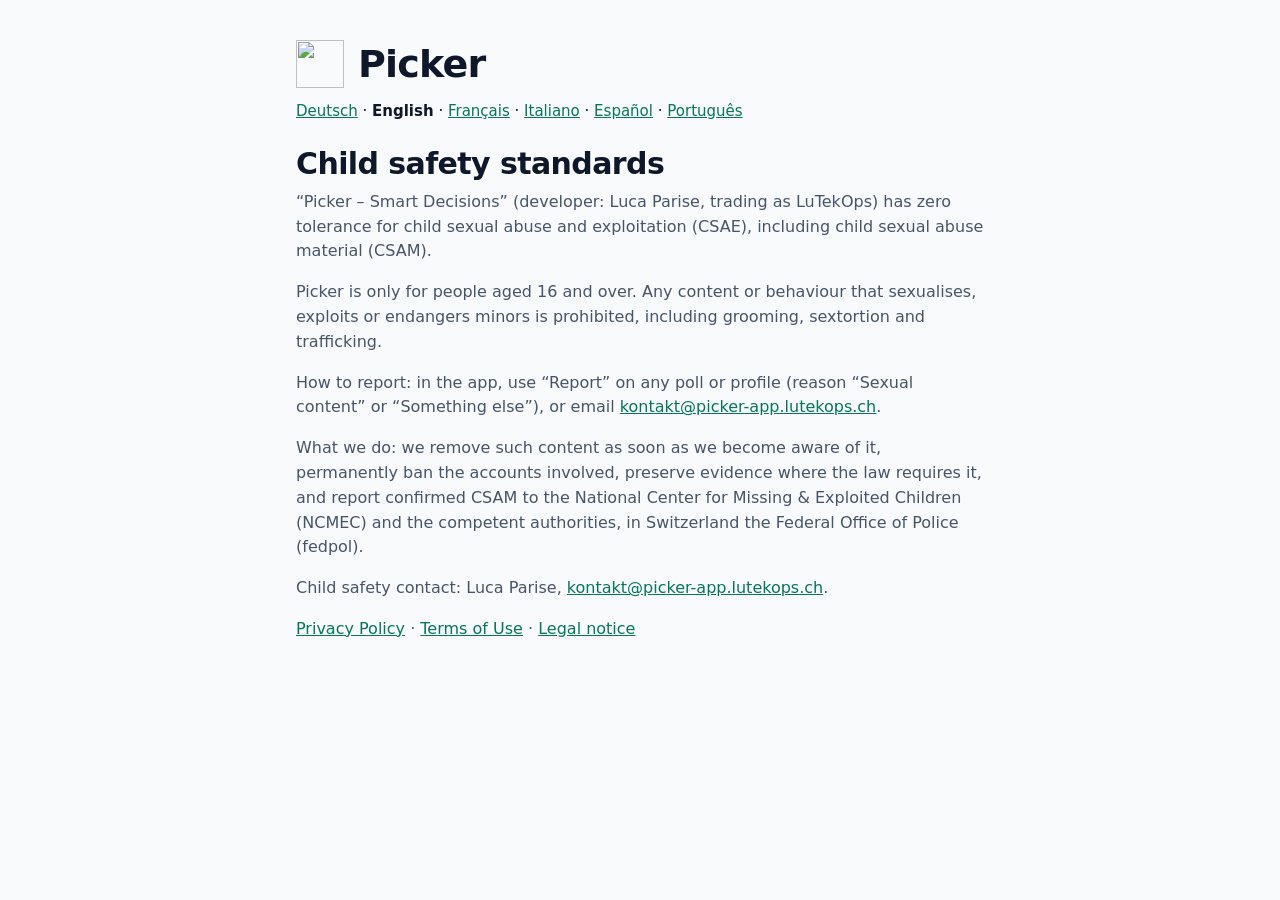
==== child-safety/index.html @ 18919af6 "Child safety standards page for Google Play (copy of Picker/web) Co-Authored-By: Claude Opus 5.5 (1M" ====
<!doctype html>
<!-- GENERATED by scripts/generate_legal_web.py (CHILD_SAFETY). Do not edit. -->
<html lang="de" data-lang-hash="true" data-title-de="Picker · Kinderschutz-Standards" data-title-en="Picker · Child safety standards" data-title-fr="Picker · Normes de protection de l&#x27;enfance" data-title-it="Picker · Standard di tutela dei minori" data-title-es="Picker · Normas de protección infantil" data-title-pt="Picker · Normas de proteção infantil">
<head>
  <meta charset="utf-8">
  <meta name="viewport" content="width=device-width, initial-scale=1">
  <meta name="referrer" content="no-referrer">
  <meta name="robots" content="noindex, nofollow">
  <meta http-equiv="Content-Security-Policy" content="default-src 'none'; script-src 'self'; style-src 'self'; font-src 'self'; img-src 'self'; base-uri 'none'">
  <meta name="theme-color" content="#0f172a">
  <title>Picker · Kinderschutz / Child safety</title>
  <link rel="icon" href="../favicon.svg" type="image/svg+xml">
  <link rel="stylesheet" href="../assets/picker.css">
  <script src="../assets/lang.js"></script>
</head>
<body>
<main class="legal">
  <a class="brand" href="../"><img class="mark" src="../favicon.svg" alt=""> Picker</a>
  <nav class="lang-switch"><a href="#de" lang="de">Deutsch</a> · <a href="#en" lang="en">English</a> · <a href="#fr" lang="fr">Français</a> · <a href="#it" lang="it">Italiano</a> · <a href="#es" lang="es">Español</a> · <a href="#pt" lang="pt">Português</a></nav>
<article id="de" lang="de">
<h1>Kinderschutz-Standards</h1>
<p>Für die App «Picker – Smart Decisions» (Entwickler: Luca Parise, handelnd unter der Bezeichnung LuTekOps) gilt null Toleranz gegenüber sexuellem Missbrauch und sexueller Ausbeutung von Kindern (CSAE), einschliesslich Darstellungen sexuellen Kindesmissbrauchs (CSAM).</p>
<p>Picker ist nur für Personen ab 16 Jahren. Verboten sind alle Inhalte und jedes Verhalten, die Minderjährige sexualisieren, ausbeuten oder gefährden, auch Grooming, Sextortion und Menschenhandel.</p>
<p>Melden: in der App über «Melden» bei jeder Umfrage und jedem Profil (Grund «Sexuelle Inhalte» oder «Etwas anderes») oder per E-Mail an <a href="mailto:kontakt@picker-app.lutekops.ch">kontakt@picker-app.lutekops.ch</a>.</p>
<p>Was wir tun: Wir entfernen solche Inhalte, sobald wir davon erfahren, sperren die beteiligten Konten dauerhaft, sichern Beweise, soweit das Gesetz es verlangt, und melden bestätigtes CSAM dem National Center for Missing &amp; Exploited Children (NCMEC) und den zuständigen Behörden, in der Schweiz dem Bundesamt für Polizei (fedpol).</p>
<p>Ansprechpartner für Kinderschutz: Luca Parise, <a href="mailto:kontakt@picker-app.lutekops.ch">kontakt@picker-app.lutekops.ch</a>.</p>
<p><a href="../privacy/#de">Datenschutzerklärung</a> · <a href="../terms/#de">Nutzungsbedingungen</a> · <a href="../impressum/#de">Impressum</a></p>
</article>
<article id="en" lang="en">
<h1>Child safety standards</h1>
<p>“Picker – Smart Decisions” (developer: Luca Parise, trading as LuTekOps) has zero tolerance for child sexual abuse and exploitation (CSAE), including child sexual abuse material (CSAM).</p>
<p>Picker is only for people aged 16 and over. Any content or behaviour that sexualises, exploits or endangers minors is prohibited, including grooming, sextortion and trafficking.</p>
<p>How to report: in the app, use “Report” on any poll or profile (reason “Sexual content” or “Something else”), or email <a href="mailto:kontakt@picker-app.lutekops.ch">kontakt@picker-app.lutekops.ch</a>.</p>
<p>What we do: we remove such content as soon as we become aware of it, permanently ban the accounts involved, preserve evidence where the law requires it, and report confirmed CSAM to the National Center for Missing &amp; Exploited Children (NCMEC) and the competent authorities, in Switzerland the Federal Office of Police (fedpol).</p>
<p>Child safety contact: Luca Parise, <a href="mailto:kontakt@picker-app.lutekops.ch">kontakt@picker-app.lutekops.ch</a>.</p>
<p><a href="../privacy/#en">Privacy Policy</a> · <a href="../terms/#en">Terms of Use</a> · <a href="../impressum/#en">Legal notice</a></p>
</article>
<article id="fr" lang="fr">
<h1>Normes de protection de l&#x27;enfance</h1>
<p>L&#x27;app « Picker – Smart Decisions » (développeur : Luca Parise, faisant affaire sous le nom de LuTekOps) applique une tolérance zéro envers les abus et l&#x27;exploitation sexuels d&#x27;enfants (CSAE), y compris le matériel d&#x27;abus sexuel d&#x27;enfants (CSAM).</p>
<p>Picker est réservé aux personnes de 16 ans et plus. Tout contenu ou comportement qui sexualise, exploite ou met en danger des mineurs est interdit, y compris la manipulation (grooming), la sextorsion et la traite.</p>
<p>Signaler : dans l&#x27;app, avec « Signaler » sur n&#x27;importe quel sondage ou profil (motif « Contenu sexuel » ou « Autre chose »), ou par courriel à <a href="mailto:kontakt@picker-app.lutekops.ch">kontakt@picker-app.lutekops.ch</a>.</p>
<p>Ce que nous faisons : nous retirons ces contenus dès que nous en avons connaissance, bannissons définitivement les comptes concernés, conservons les preuves lorsque la loi l&#x27;exige et signalons tout CSAM confirmé au National Center for Missing &amp; Exploited Children (NCMEC) et aux autorités compétentes, en Suisse à l&#x27;Office fédéral de la police (fedpol).</p>
<p>Personne-ressource pour la protection de l&#x27;enfance : Luca Parise, <a href="mailto:kontakt@picker-app.lutekops.ch">kontakt@picker-app.lutekops.ch</a>.</p>
<p><a href="../privacy/#fr">Politique de confidentialité</a> · <a href="../terms/#fr">Conditions d&#x27;utilisation</a> · <a href="../impressum/#fr">Mentions légales</a></p>
</article>
<article id="it" lang="it">
<h1>Standard di tutela dei minori</h1>
<p>L&#x27;app «Picker – Smart Decisions» (sviluppatore: Luca Parise, che opera con la denominazione LuTekOps) ha tolleranza zero verso l&#x27;abuso e lo sfruttamento sessuale di minori (CSAE), incluso il materiale pedopornografico (CSAM).</p>
<p>Picker è solo per persone dai 16 anni in su. Sono vietati tutti i contenuti e i comportamenti che sessualizzano, sfruttano o mettono in pericolo minori, compresi grooming, sextortion e tratta.</p>
<p>Segnalare: nell&#x27;app con «Segnala» su qualsiasi sondaggio o profilo (motivo «Contenuti sessuali» o «Altro»), oppure via e-mail a <a href="mailto:kontakt@picker-app.lutekops.ch">kontakt@picker-app.lutekops.ch</a>.</p>
<p>Cosa facciamo: rimuoviamo questi contenuti appena ne veniamo a conoscenza, blocchiamo definitivamente gli account coinvolti, conserviamo le prove ove la legge lo richiede e segnaliamo il CSAM confermato al National Center for Missing &amp; Exploited Children (NCMEC) e alle autorità competenti, in Svizzera all&#x27;Ufficio federale di polizia (fedpol).</p>
<p>Referente per la tutela dei minori: Luca Parise, <a href="mailto:kontakt@picker-app.lutekops.ch">kontakt@picker-app.lutekops.ch</a>.</p>
<p><a href="../privacy/#it">Informativa sulla privacy</a> · <a href="../terms/#it">Condizioni d&#x27;uso</a> · <a href="../impressum/#it">Note legali</a></p>
</article>
<article id="es" lang="es">
<h1>Normas de protección infantil</h1>
<p>La app «Picker – Smart Decisions» (desarrollador: Luca Parise, que actúa bajo el nombre comercial LuTekOps) tiene tolerancia cero con el abuso y la explotación sexual infantil (CSAE), incluido el material de abuso sexual infantil (CSAM).</p>
<p>Picker es solo para personas de 16 años o más. Está prohibido todo contenido o comportamiento que sexualice, explote o ponga en peligro a menores, incluidos el grooming, la sextorsión y la trata.</p>
<p>Cómo denunciar: en la app, con «Denunciar» en cualquier encuesta o perfil (motivo «Contenido sexual» u «Otra cosa»), o por correo a <a href="mailto:kontakt@picker-app.lutekops.ch">kontakt@picker-app.lutekops.ch</a>.</p>
<p>Qué hacemos: eliminamos ese contenido en cuanto lo conocemos, bloqueamos de forma permanente las cuentas implicadas, conservamos pruebas cuando la ley lo exige y denunciamos el CSAM confirmado al National Center for Missing &amp; Exploited Children (NCMEC) y a las autoridades competentes, en Suiza a la Oficina Federal de Policía (fedpol).</p>
<p>Contacto para protección infantil: Luca Parise, <a href="mailto:kontakt@picker-app.lutekops.ch">kontakt@picker-app.lutekops.ch</a>.</p>
<p><a href="../privacy/#es">Política de privacidad</a> · <a href="../terms/#es">Condiciones de uso</a> · <a href="../impressum/#es">Aviso legal</a></p>
</article>
<article id="pt" lang="pt">
<h1>Normas de proteção infantil</h1>
<p>O app «Picker – Smart Decisions» (desenvolvedor: Luca Parise, atuando sob a designação LuTekOps) tem tolerância zero com abuso e exploração sexual infantil (CSAE), incluindo material de abuso sexual infantil (CSAM).</p>
<p>O Picker é só para pessoas a partir de 16 anos. É proibido todo conteúdo ou comportamento que sexualize, explore ou coloque menores em perigo, incluindo aliciamento (grooming), sextorsão e tráfico.</p>
<p>Como denunciar: no app, com «Denunciar» em qualquer enquete ou perfil (motivo «Conteúdo sexual» ou «Outro motivo»), ou por e-mail para <a href="mailto:kontakt@picker-app.lutekops.ch">kontakt@picker-app.lutekops.ch</a>.</p>
<p>O que fazemos: removemos esse conteúdo assim que tomamos conhecimento, banimos permanentemente as contas envolvidas, preservamos provas quando a lei exige e denunciamos CSAM confirmado ao National Center for Missing &amp; Exploited Children (NCMEC) e às autoridades competentes, na Suíça ao Escritório Federal de Polícia (fedpol).</p>
<p>Contato para proteção infantil: Luca Parise, <a href="mailto:kontakt@picker-app.lutekops.ch">kontakt@picker-app.lutekops.ch</a>.</p>
<p><a href="../privacy/#pt">Política de privacidade</a> · <a href="../terms/#pt">Termos de uso</a> · <a href="../impressum/#pt">Informações legais</a></p>
</article>
</main>
</body>
</html>
---- assets/picker.css ----
/* Picker web pages ("Precision Pop"): same tokens as the app theme (ui/theme/Color.kt). Dark is the default. */
@font-face {
  font-family: "Plus Jakarta Sans";
  src: url("fonts/plus-jakarta-sans.woff2") format("woff2");
  font-weight: 500 800;
  font-display: swap;
}
@font-face {
  font-family: "Inter";
  src: url("fonts/inter.woff2") format("woff2");
  font-weight: 400 700;
  font-display: swap;
}

:root {
  /* Palette (Tailwind Slate + Emerald + Rose, like Palette in Color.kt) */
  --slate-50: #f8fafc;
  --slate-100: #f1f5f9;
  --slate-200: #e2e8f0;
  --slate-400: #94a3b8;
  --slate-500: #64748b;
  --slate-600: #475569;
  --slate-700: #334155;
  --slate-800: #1e293b;
  --slate-900: #0f172a;
  --mint-100: #d1fae5;
  --mint-500: #10b981;
  --mint-700: #047857;
  --mint-900: #064e3b;
  --coral-500: #f43f5e;
  --coral-700: #be123c;
  --red-100: #fee2e2;
  --red-400: #f87171;
  --red-600: #dc2626;
  --red-900: #7f1d1d;
  --white: #ffffff;

  /* Roles (dark scheme) */
  --bg: var(--slate-900);
  --surface: var(--slate-800);
  --text: var(--white);
  --text-muted: var(--slate-400);
  --outline: var(--slate-700);
  --primary: var(--mint-500);
  --on-primary: var(--slate-900);   /* "ink on neon" */
  --secondary: var(--coral-500);
  --on-secondary: var(--slate-900);
  --ink: var(--slate-900);
  --error: var(--red-400);
  --error-container: var(--red-900);
  --on-error-container: var(--red-100);
  --focus: var(--mint-500);
  color-scheme: dark;
}

@media (prefers-color-scheme: light) {
  :root {
    --bg: var(--slate-50);
    --surface: var(--white);
    --text: var(--slate-900);
    --text-muted: var(--slate-600);
    --outline: var(--slate-200);
    --primary: var(--mint-700);
    --on-primary: var(--white);
    --secondary: var(--coral-700);
    --on-secondary: var(--white);
    --error: var(--red-600);
    --error-container: var(--red-100);
    --on-error-container: var(--red-900);
    --focus: var(--mint-700);
    color-scheme: light;
  }
}

* { box-sizing: border-box; }

html, body { margin: 0; }

body {
  min-height: 100vh;
  min-height: 100dvh;
  background: var(--bg);
  color: var(--text);
  font: 16px/1.55 "Inter", system-ui, -apple-system, "Segoe UI", Roboto, sans-serif;
  -webkit-text-size-adjust: 100%;
}

main {
  max-width: 440px;
  margin: 0 auto;
  padding: 40px 16px 48px;
}

/* Wordmark: the mark plus "Picker" in Plus Jakarta Sans. */
.brand {
  display: flex;
  align-items: center;
  gap: 14px;
  font-family: "Plus Jakarta Sans", system-ui, sans-serif;
  font-weight: 800;
  font-size: 38px;
  line-height: 1;
  letter-spacing: -0.02em;
  color: var(--text);
  text-decoration: none;
  margin-bottom: 28px;
}
.brand .mark { width: 48px; height: 48px; }

/* The Circuit mark: two traces (A mint, B coral) meet in one junction and leave as one arrow. */
.mark { display: block; overflow: visible; }
.mark .glow { opacity: 1; }
.mark-lg { width: 96px; height: 96px; margin: 8px 0 20px; }
.mark-lg .glow { animation: glow 2.4s ease-in-out infinite; }
.mark .check { opacity: 0; transform: scale(.4); transform-origin: 12px 56px; transition: opacity .2s, transform .2s cubic-bezier(.2, .9, .3, 1.2); }
.mark[data-state="done"] .check { opacity: 1; transform: none; }
.mark[data-state="invalid"] .trace, .mark[data-state="invalid"] .glow { filter: grayscale(1); opacity: .45; animation: none; }
@keyframes glow { 0%, 100% { opacity: .55; } 50% { opacity: 1; } }
@media (prefers-reduced-motion: reduce) {
  .mark-lg .glow { animation: none; }
  .mark .check { transition: none; }
}

h1 {
  font-family: "Plus Jakarta Sans", system-ui, sans-serif;
  font-weight: 800;
  font-size: 30px;
  line-height: 1.15;
  letter-spacing: -0.02em;
  margin: 0 0 8px;
}

p { margin: 0 0 16px; color: var(--text-muted); }
p strong { color: var(--text); }

.card {
  background: var(--surface);
  border: 1px solid var(--outline);
  border-radius: 16px;
  padding: 20px;
}

form { margin-top: 24px; display: grid; gap: 16px; }

.field label {
  display: block;
  font-weight: 600;
  font-size: 14px;
  margin: 0 0 6px 4px;
}
.input-wrap { position: relative; }
.field input {
  width: 100%;
  font: inherit;
  font-size: 17px;
  color: var(--text);
  background: var(--surface);
  border: 1px solid var(--outline);
  border-radius: 12px;
  padding: 15px 56px 15px 16px;
  outline: none;
}
.field input:focus { border-color: var(--primary); box-shadow: 0 0 0 3px color-mix(in srgb, var(--primary) 25%, transparent); }
.field.invalid input { border-color: var(--error); }
.field .hint { font-size: 13px; margin: 6px 0 0 16px; color: var(--text-muted); }
.field.invalid .hint { color: var(--error); }

.toggle {
  position: absolute;
  right: 6px;
  top: 50%;
  transform: translateY(-50%);
  width: 44px;
  height: 44px;
  border: 0;
  border-radius: 50%;
  background: transparent;
  color: var(--text-muted);
  cursor: pointer;
  display: grid;
  place-items: center;
}
.toggle:focus-visible { outline: 2px solid var(--focus); }
.toggle svg { width: 22px; height: 22px; }

.button {
  appearance: none;
  border: 0;
  width: 100%;
  min-height: 56px;
  border-radius: 12px;
  background: var(--primary);
  color: var(--on-primary);
  font-family: "Plus Jakarta Sans", system-ui, sans-serif;
  font-weight: 700;
  font-size: 17px;
  cursor: pointer;
  display: inline-flex;
  align-items: center;
  justify-content: center;
  gap: 10px;
  text-decoration: none;
  transition: transform .12s, filter .12s;
}
.button:hover { filter: brightness(1.08); }
.button:active { transform: scale(.97); }
.button:focus-visible { outline: 3px solid var(--focus); outline-offset: 2px; }
.button[disabled] { opacity: .7; cursor: progress; }
@media (prefers-reduced-motion: reduce) { .button { transition: none; } .button:active { transform: none; } }
.spinner {
  width: 18px; height: 18px; border-radius: 50%;
  border: 2.5px solid currentColor; border-right-color: transparent;
  animation: spin .8s linear infinite;
}
@keyframes spin { to { transform: rotate(360deg); } }

.alert {
  border-radius: 12px;
  padding: 12px 16px;
  background: var(--error-container);
  color: var(--on-error-container);
  font-size: 15px;
}

.steps {
  background: var(--surface);
  border: 1px solid var(--outline);
  border-radius: 16px;
  padding: 16px 20px 16px 40px;
  margin: 8px 0 0;
}
.steps li { margin: 4px 0; }

.note { font-size: 14px; color: var(--text-muted); }

/* Share link page (404.html + poll.js): vote in the browser. */
.field select {
  width: 100%;
  font: inherit;
  font-size: 17px;
  color: var(--text);
  background: var(--surface);
  border: 1px solid var(--outline);
  border-radius: 12px;
  padding: 14px 16px;
}
.field select:focus { outline: none; border-color: var(--primary); box-shadow: 0 0 0 3px color-mix(in srgb, var(--primary) 25%, transparent); }
.check-row { display: flex; gap: 12px; align-items: flex-start; font-size: 15px; line-height: 1.45; }
.check-row input { width: 20px; height: 20px; margin: 2px 0 0; flex: none; accent-color: var(--primary); }
.check-row a { color: var(--primary); }
.choices { display: grid; gap: 10px; }
.choice {
  display: flex; align-items: center; gap: 12px;
  background: var(--surface); border: 1px solid var(--outline); border-radius: 12px;
  padding: 14px 16px; cursor: pointer; font-size: 17px;
}
.choice:has(input:checked) { border-color: var(--primary); box-shadow: 0 0 0 1px var(--primary); }
.choice input { width: 20px; height: 20px; margin: 0; flex: none; accent-color: var(--primary); }
.choice span { min-width: 0; overflow-wrap: anywhere; }
.thumb { width: 56px; height: 56px; border-radius: 8px; object-fit: cover; flex: none; background: var(--outline); }
.results { display: grid; gap: 14px; margin-top: 8px; }
.result-line { display: flex; align-items: center; gap: 12px; margin-bottom: 6px; }
.result-label { flex: 1; min-width: 0; overflow-wrap: anywhere; }
.result.mine .result-label { font-weight: 700; }
.bar { height: 10px; border-radius: 999px; background: var(--outline); overflow: hidden; }
.bar > div { height: 100%; border-radius: 999px; background: var(--secondary); }
.result.mine .bar > div { background: var(--primary); }
.promo { margin-top: 32px; }
#poll-status { margin-top: 16px; }
#captcha:empty { display: none; }
.footer { margin-top: 40px; font-size: 13px; color: var(--text-muted); }
.footer a, .legal a { color: var(--primary); }

/* Landing page (index.html, 404.html) */
.hero { text-align: left; }
.tagline {
  font-family: "Plus Jakarta Sans", system-ui, sans-serif;
  font-weight: 700;
  font-size: 15px;
  letter-spacing: .08em;
  text-transform: uppercase;
  color: var(--primary);
  margin: 0 0 6px;
}
.motto { font-size: 19px; color: var(--text); margin: 0 0 24px; }

/* A/B example: option badges (never color alone) and a tug bar with tabular numbers. */
.demo { margin: 8px 0 28px; display: grid; gap: 12px; }
.demo-question { font-weight: 600; color: var(--text); margin: 0; }
.option { display: flex; align-items: center; gap: 12px; }
.badge {
  width: 28px; height: 28px; border-radius: 8px;
  display: grid; place-items: center;
  font-family: "Plus Jakarta Sans", system-ui, sans-serif; font-weight: 800; font-size: 14px;
  color: var(--ink);
}
.badge-a { background: var(--mint-500); }
.badge-b { background: var(--coral-500); }
.option-label { flex: 1; }
.pct { font-variant-numeric: tabular-nums; font-weight: 700; }
.tug { display: flex; height: 14px; border-radius: 999px; overflow: hidden; gap: 2px; }
.tug-a { background: var(--mint-500); flex: 62; }
.tug-b { background: var(--coral-500); flex: 38; }

/* Legal texts (privacy/, terms/): long reading pages, generated by scripts/generate_legal_web.py. */
main.legal { max-width: 720px; }
.legal .brand { margin-bottom: 12px; }
.lang-switch { margin-bottom: 24px; font-size: 15px; }
.legal article + article { margin-top: 56px; padding-top: 32px; border-top: 1px solid var(--outline); }
.legal h2 { font-family: "Plus Jakarta Sans", system-ui, sans-serif; font-weight: 700; font-size: 21px; color: var(--text); margin: 32px 0 8px; }
.legal h3 { font-size: 17px; margin: 20px 0 6px; }
.legal ul { margin: 0 0 16px; padding-left: 22px; color: var(--text-muted); }
.legal li { margin: 4px 0; }
.legal :target { scroll-margin-top: 16px; }
.lang-switch a[aria-current] { color: var(--text); font-weight: 700; text-decoration: none; }

/* Page language (assets/lang.js sets <html data-lang>). Static translations show English until then;
   the legal pages show every language without JavaScript and only the chosen one with it. */
.i18n > [lang] { display: none; }
html:not([data-lang]) .i18n > [lang="en"],
html[data-lang="en"] .i18n > [lang="en"], html[data-lang="de"] .i18n > [lang="de"],
html[data-lang="fr"] .i18n > [lang="fr"], html[data-lang="it"] .i18n > [lang="it"],
html[data-lang="es"] .i18n > [lang="es"], html[data-lang="pt"] .i18n > [lang="pt"] { display: inline; }
html[data-lang] .legal article { display: none; }
html[data-lang="en"] .legal article[lang="en"], html[data-lang="de"] .legal article[lang="de"],
html[data-lang="fr"] .legal article[lang="fr"], html[data-lang="it"] .legal article[lang="it"],
html[data-lang="es"] .legal article[lang="es"], html[data-lang="pt"] .legal article[lang="pt"] {
  display: block; margin-top: 0; padding-top: 0; border-top: 0;
}

[hidden] { display: none !important; }

/* Headings focused by script (screen readers announce the new view) need no focus ring. */
h1[tabindex="-1"]:focus { outline: none; }
.legal a.brand { color: var(--text); text-decoration: none; }
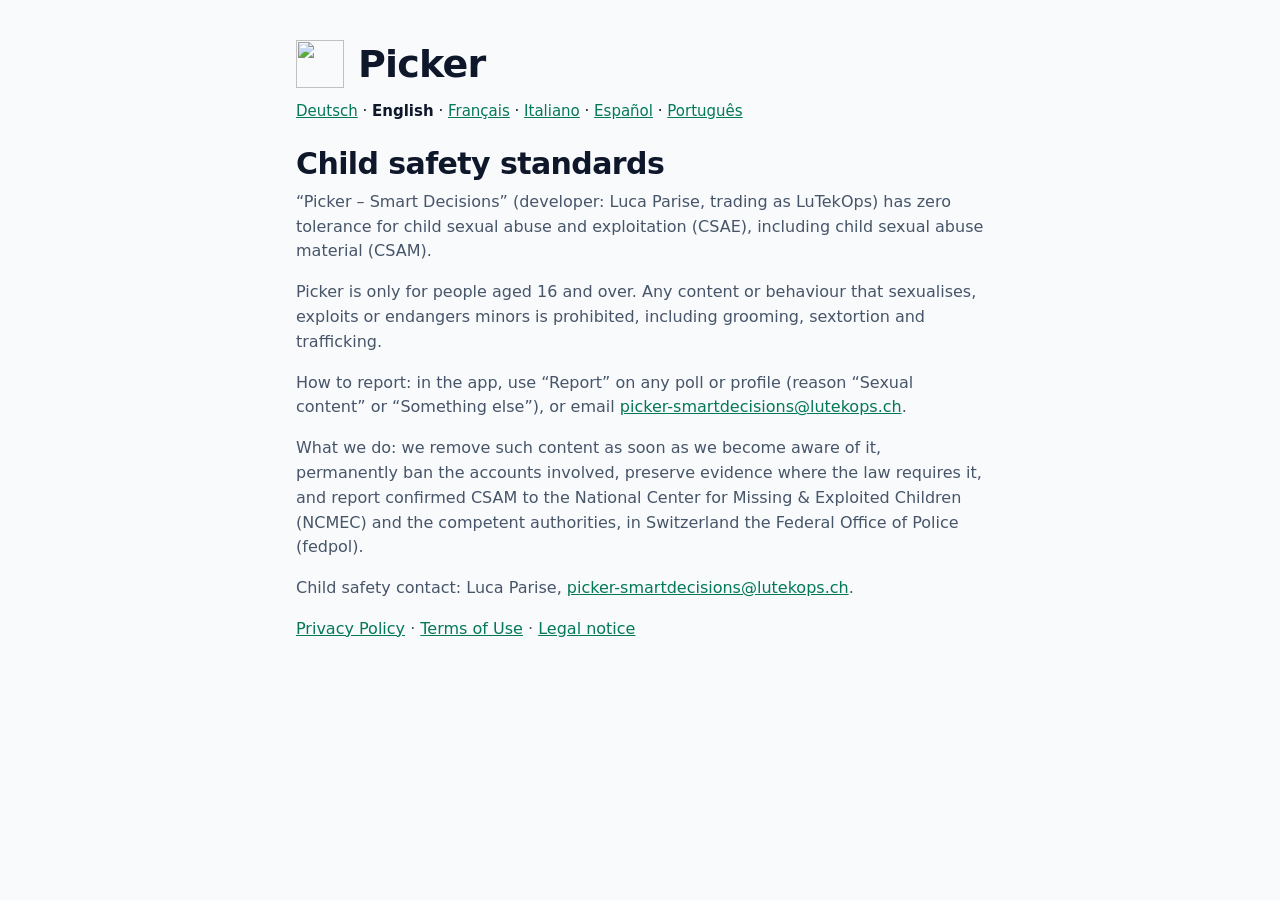
==== commit 80c3acf9: "Contact address picker-smartdecisions@lutekops.ch in the legal pages Regenerated in LuTekOps/Picker " ====
--- a/child-safety/index.html
+++ b/child-safety/index.html
@@ -21,54 +21,54 @@
 <h1>Kinderschutz-Standards</h1>
 <p>Für die App «Picker – Smart Decisions» (Entwickler: Luca Parise, handelnd unter der Bezeichnung LuTekOps) gilt null Toleranz gegenüber sexuellem Missbrauch und sexueller Ausbeutung von Kindern (CSAE), einschliesslich Darstellungen sexuellen Kindesmissbrauchs (CSAM).</p>
 <p>Picker ist nur für Personen ab 16 Jahren. Verboten sind alle Inhalte und jedes Verhalten, die Minderjährige sexualisieren, ausbeuten oder gefährden, auch Grooming, Sextortion und Menschenhandel.</p>
-<p>Melden: in der App über «Melden» bei jeder Umfrage und jedem Profil (Grund «Sexuelle Inhalte» oder «Etwas anderes») oder per E-Mail an <a href="mailto:kontakt@picker-app.lutekops.ch">kontakt@picker-app.lutekops.ch</a>.</p>
+<p>Melden: in der App über «Melden» bei jeder Umfrage und jedem Profil (Grund «Sexuelle Inhalte» oder «Etwas anderes») oder per E-Mail an <a href="mailto:picker-smartdecisions@lutekops.ch">picker-smartdecisions@lutekops.ch</a>.</p>
 <p>Was wir tun: Wir entfernen solche Inhalte, sobald wir davon erfahren, sperren die beteiligten Konten dauerhaft, sichern Beweise, soweit das Gesetz es verlangt, und melden bestätigtes CSAM dem National Center for Missing &amp; Exploited Children (NCMEC) und den zuständigen Behörden, in der Schweiz dem Bundesamt für Polizei (fedpol).</p>
-<p>Ansprechpartner für Kinderschutz: Luca Parise, <a href="mailto:kontakt@picker-app.lutekops.ch">kontakt@picker-app.lutekops.ch</a>.</p>
+<p>Ansprechpartner für Kinderschutz: Luca Parise, <a href="mailto:picker-smartdecisions@lutekops.ch">picker-smartdecisions@lutekops.ch</a>.</p>
 <p><a href="../privacy/#de">Datenschutzerklärung</a> · <a href="../terms/#de">Nutzungsbedingungen</a> · <a href="../impressum/#de">Impressum</a></p>
 </article>
 <article id="en" lang="en">
 <h1>Child safety standards</h1>
 <p>“Picker – Smart Decisions” (developer: Luca Parise, trading as LuTekOps) has zero tolerance for child sexual abuse and exploitation (CSAE), including child sexual abuse material (CSAM).</p>
 <p>Picker is only for people aged 16 and over. Any content or behaviour that sexualises, exploits or endangers minors is prohibited, including grooming, sextortion and trafficking.</p>
-<p>How to report: in the app, use “Report” on any poll or profile (reason “Sexual content” or “Something else”), or email <a href="mailto:kontakt@picker-app.lutekops.ch">kontakt@picker-app.lutekops.ch</a>.</p>
+<p>How to report: in the app, use “Report” on any poll or profile (reason “Sexual content” or “Something else”), or email <a href="mailto:picker-smartdecisions@lutekops.ch">picker-smartdecisions@lutekops.ch</a>.</p>
 <p>What we do: we remove such content as soon as we become aware of it, permanently ban the accounts involved, preserve evidence where the law requires it, and report confirmed CSAM to the National Center for Missing &amp; Exploited Children (NCMEC) and the competent authorities, in Switzerland the Federal Office of Police (fedpol).</p>
-<p>Child safety contact: Luca Parise, <a href="mailto:kontakt@picker-app.lutekops.ch">kontakt@picker-app.lutekops.ch</a>.</p>
+<p>Child safety contact: Luca Parise, <a href="mailto:picker-smartdecisions@lutekops.ch">picker-smartdecisions@lutekops.ch</a>.</p>
 <p><a href="../privacy/#en">Privacy Policy</a> · <a href="../terms/#en">Terms of Use</a> · <a href="../impressum/#en">Legal notice</a></p>
 </article>
 <article id="fr" lang="fr">
 <h1>Normes de protection de l&#x27;enfance</h1>
 <p>L&#x27;app « Picker – Smart Decisions » (développeur : Luca Parise, faisant affaire sous le nom de LuTekOps) applique une tolérance zéro envers les abus et l&#x27;exploitation sexuels d&#x27;enfants (CSAE), y compris le matériel d&#x27;abus sexuel d&#x27;enfants (CSAM).</p>
 <p>Picker est réservé aux personnes de 16 ans et plus. Tout contenu ou comportement qui sexualise, exploite ou met en danger des mineurs est interdit, y compris la manipulation (grooming), la sextorsion et la traite.</p>
-<p>Signaler : dans l&#x27;app, avec « Signaler » sur n&#x27;importe quel sondage ou profil (motif « Contenu sexuel » ou « Autre chose »), ou par courriel à <a href="mailto:kontakt@picker-app.lutekops.ch">kontakt@picker-app.lutekops.ch</a>.</p>
+<p>Signaler : dans l&#x27;app, avec « Signaler » sur n&#x27;importe quel sondage ou profil (motif « Contenu sexuel » ou « Autre chose »), ou par courriel à <a href="mailto:picker-smartdecisions@lutekops.ch">picker-smartdecisions@lutekops.ch</a>.</p>
 <p>Ce que nous faisons : nous retirons ces contenus dès que nous en avons connaissance, bannissons définitivement les comptes concernés, conservons les preuves lorsque la loi l&#x27;exige et signalons tout CSAM confirmé au National Center for Missing &amp; Exploited Children (NCMEC) et aux autorités compétentes, en Suisse à l&#x27;Office fédéral de la police (fedpol).</p>
-<p>Personne-ressource pour la protection de l&#x27;enfance : Luca Parise, <a href="mailto:kontakt@picker-app.lutekops.ch">kontakt@picker-app.lutekops.ch</a>.</p>
+<p>Personne-ressource pour la protection de l&#x27;enfance : Luca Parise, <a href="mailto:picker-smartdecisions@lutekops.ch">picker-smartdecisions@lutekops.ch</a>.</p>
 <p><a href="../privacy/#fr">Politique de confidentialité</a> · <a href="../terms/#fr">Conditions d&#x27;utilisation</a> · <a href="../impressum/#fr">Mentions légales</a></p>
 </article>
 <article id="it" lang="it">
 <h1>Standard di tutela dei minori</h1>
 <p>L&#x27;app «Picker – Smart Decisions» (sviluppatore: Luca Parise, che opera con la denominazione LuTekOps) ha tolleranza zero verso l&#x27;abuso e lo sfruttamento sessuale di minori (CSAE), incluso il materiale pedopornografico (CSAM).</p>
 <p>Picker è solo per persone dai 16 anni in su. Sono vietati tutti i contenuti e i comportamenti che sessualizzano, sfruttano o mettono in pericolo minori, compresi grooming, sextortion e tratta.</p>
-<p>Segnalare: nell&#x27;app con «Segnala» su qualsiasi sondaggio o profilo (motivo «Contenuti sessuali» o «Altro»), oppure via e-mail a <a href="mailto:kontakt@picker-app.lutekops.ch">kontakt@picker-app.lutekops.ch</a>.</p>
+<p>Segnalare: nell&#x27;app con «Segnala» su qualsiasi sondaggio o profilo (motivo «Contenuti sessuali» o «Altro»), oppure via e-mail a <a href="mailto:picker-smartdecisions@lutekops.ch">picker-smartdecisions@lutekops.ch</a>.</p>
 <p>Cosa facciamo: rimuoviamo questi contenuti appena ne veniamo a conoscenza, blocchiamo definitivamente gli account coinvolti, conserviamo le prove ove la legge lo richiede e segnaliamo il CSAM confermato al National Center for Missing &amp; Exploited Children (NCMEC) e alle autorità competenti, in Svizzera all&#x27;Ufficio federale di polizia (fedpol).</p>
-<p>Referente per la tutela dei minori: Luca Parise, <a href="mailto:kontakt@picker-app.lutekops.ch">kontakt@picker-app.lutekops.ch</a>.</p>
+<p>Referente per la tutela dei minori: Luca Parise, <a href="mailto:picker-smartdecisions@lutekops.ch">picker-smartdecisions@lutekops.ch</a>.</p>
 <p><a href="../privacy/#it">Informativa sulla privacy</a> · <a href="../terms/#it">Condizioni d&#x27;uso</a> · <a href="../impressum/#it">Note legali</a></p>
 </article>
 <article id="es" lang="es">
 <h1>Normas de protección infantil</h1>
 <p>La app «Picker – Smart Decisions» (desarrollador: Luca Parise, que actúa bajo el nombre comercial LuTekOps) tiene tolerancia cero con el abuso y la explotación sexual infantil (CSAE), incluido el material de abuso sexual infantil (CSAM).</p>
 <p>Picker es solo para personas de 16 años o más. Está prohibido todo contenido o comportamiento que sexualice, explote o ponga en peligro a menores, incluidos el grooming, la sextorsión y la trata.</p>
-<p>Cómo denunciar: en la app, con «Denunciar» en cualquier encuesta o perfil (motivo «Contenido sexual» u «Otra cosa»), o por correo a <a href="mailto:kontakt@picker-app.lutekops.ch">kontakt@picker-app.lutekops.ch</a>.</p>
+<p>Cómo denunciar: en la app, con «Denunciar» en cualquier encuesta o perfil (motivo «Contenido sexual» u «Otra cosa»), o por correo a <a href="mailto:picker-smartdecisions@lutekops.ch">picker-smartdecisions@lutekops.ch</a>.</p>
 <p>Qué hacemos: eliminamos ese contenido en cuanto lo conocemos, bloqueamos de forma permanente las cuentas implicadas, conservamos pruebas cuando la ley lo exige y denunciamos el CSAM confirmado al National Center for Missing &amp; Exploited Children (NCMEC) y a las autoridades competentes, en Suiza a la Oficina Federal de Policía (fedpol).</p>
-<p>Contacto para protección infantil: Luca Parise, <a href="mailto:kontakt@picker-app.lutekops.ch">kontakt@picker-app.lutekops.ch</a>.</p>
+<p>Contacto para protección infantil: Luca Parise, <a href="mailto:picker-smartdecisions@lutekops.ch">picker-smartdecisions@lutekops.ch</a>.</p>
 <p><a href="../privacy/#es">Política de privacidad</a> · <a href="../terms/#es">Condiciones de uso</a> · <a href="../impressum/#es">Aviso legal</a></p>
 </article>
 <article id="pt" lang="pt">
 <h1>Normas de proteção infantil</h1>
 <p>O app «Picker – Smart Decisions» (desenvolvedor: Luca Parise, atuando sob a designação LuTekOps) tem tolerância zero com abuso e exploração sexual infantil (CSAE), incluindo material de abuso sexual infantil (CSAM).</p>
 <p>O Picker é só para pessoas a partir de 16 anos. É proibido todo conteúdo ou comportamento que sexualize, explore ou coloque menores em perigo, incluindo aliciamento (grooming), sextorsão e tráfico.</p>
-<p>Como denunciar: no app, com «Denunciar» em qualquer enquete ou perfil (motivo «Conteúdo sexual» ou «Outro motivo»), ou por e-mail para <a href="mailto:kontakt@picker-app.lutekops.ch">kontakt@picker-app.lutekops.ch</a>.</p>
+<p>Como denunciar: no app, com «Denunciar» em qualquer enquete ou perfil (motivo «Conteúdo sexual» ou «Outro motivo»), ou por e-mail para <a href="mailto:picker-smartdecisions@lutekops.ch">picker-smartdecisions@lutekops.ch</a>.</p>
 <p>O que fazemos: removemos esse conteúdo assim que tomamos conhecimento, banimos permanentemente as contas envolvidas, preservamos provas quando a lei exige e denunciamos CSAM confirmado ao National Center for Missing &amp; Exploited Children (NCMEC) e às autoridades competentes, na Suíça ao Escritório Federal de Polícia (fedpol).</p>
-<p>Contato para proteção infantil: Luca Parise, <a href="mailto:kontakt@picker-app.lutekops.ch">kontakt@picker-app.lutekops.ch</a>.</p>
+<p>Contato para proteção infantil: Luca Parise, <a href="mailto:picker-smartdecisions@lutekops.ch">picker-smartdecisions@lutekops.ch</a>.</p>
 <p><a href="../privacy/#pt">Política de privacidade</a> · <a href="../terms/#pt">Termos de uso</a> · <a href="../impressum/#pt">Informações legais</a></p>
 </article>
 </main>
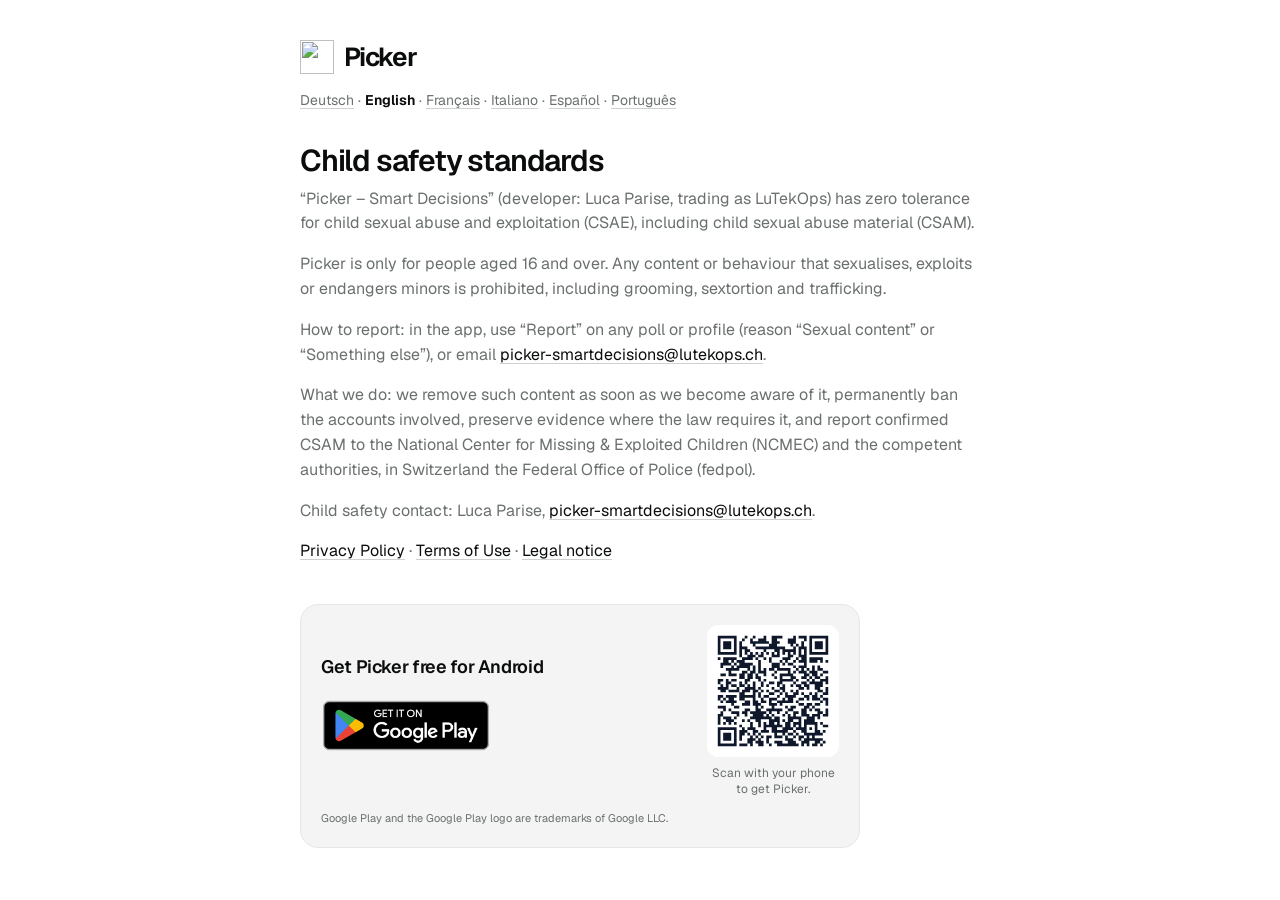
==== commit 4fd3aff1: "Website in the Clear Pick look, Google Play badge on every page Copied from web/ of LuTekOps/Picker-" ====
--- a/child-safety/index.html
+++ b/child-safety/index.html
@@ -7,7 +7,7 @@
   <meta name="referrer" content="no-referrer">
   <meta name="robots" content="noindex, nofollow">
   <meta http-equiv="Content-Security-Policy" content="default-src 'none'; script-src 'self'; style-src 'self'; font-src 'self'; img-src 'self'; base-uri 'none'">
-  <meta name="theme-color" content="#0f172a">
+  <meta name="theme-color" content="#000000">
   <title>Picker · Kinderschutz / Child safety</title>
   <link rel="icon" href="../favicon.svg" type="image/svg+xml">
   <link rel="stylesheet" href="../assets/picker.css">
@@ -71,6 +71,16 @@
 <p>Contato para proteção infantil: Luca Parise, <a href="mailto:picker-smartdecisions@lutekops.ch">picker-smartdecisions@lutekops.ch</a>.</p>
 <p><a href="../privacy/#pt">Política de privacidade</a> · <a href="../terms/#pt">Termos de uso</a> · <a href="../impressum/#pt">Informações legais</a></p>
 </article>
+  <section class="get-app">
+    <div class="get-app-row">
+      <div>
+        <p class="get-app-title"><span class="i18n"><span lang="en">Get Picker free for Android</span><span lang="de">Picker gratis für Android</span><span lang="fr">Picker gratuit sur Android</span><span lang="it">Picker gratis per Android</span><span lang="es">Picker gratis para Android</span><span lang="pt">Picker grátis para Android</span></span></p>
+        <a class="play-badge" href="https://play.google.com/store/apps/details?id=ch.lutekops.picker&amp;referrer=utm_source%3Dwebsite"><span class="i18n"><img lang="en" src="../assets/badges/google-play-en.png" width="646" height="250" alt="Get it on Google Play"><img lang="de" src="../assets/badges/google-play-de.png" width="646" height="250" alt="Jetzt bei Google Play" loading="lazy"><img lang="fr" src="../assets/badges/google-play-fr.png" width="646" height="250" alt="Disponible sur Google Play" loading="lazy"><img lang="it" src="../assets/badges/google-play-it.png" width="646" height="250" alt="Disponibile su Google Play" loading="lazy"><img lang="es" src="../assets/badges/google-play-es.png" width="646" height="250" alt="Disponible en Google Play" loading="lazy"><img lang="pt" src="../assets/badges/google-play-pt.png" width="646" height="250" alt="Disponível no Google Play" loading="lazy"></span></a>
+      </div>
+      <figure class="qr"><img src="../assets/qr-play.svg" width="148" height="148" alt="QR code: Picker on Google Play" loading="lazy"><figcaption><span class="i18n"><span lang="en">Scan with your phone to get Picker.</span><span lang="de">Mit dem Handy scannen und Picker holen.</span><span lang="fr">Scanne avec ton téléphone pour obtenir Picker.</span><span lang="it">Scansiona con il telefono per scaricare Picker.</span><span lang="es">Escanea con tu móvil para descargar Picker.</span><span lang="pt">Escaneie com o celular para baixar o Picker.</span></span></figcaption></figure>
+    </div>
+    <p class="trademark"><span class="i18n"><span lang="en">Google Play and the Google Play logo are trademarks of Google LLC.</span><span lang="de">Google Play und das Google Play-Logo sind Marken von Google LLC.</span><span lang="fr">Google Play et le logo Google Play sont des marques de Google LLC.</span><span lang="it">Google Play e il logo Google Play sono marchi di Google LLC.</span><span lang="es">Google Play y el logotipo de Google Play son marcas de Google LLC.</span><span lang="pt">Google Play e o logotipo do Google Play são marcas da Google LLC.</span></span></p>
+  </section>
 </main>
 </body>
 </html>
--- a/assets/picker.css
+++ b/assets/picker.css
@@ -1,73 +1,81 @@
-/* Picker web pages ("Precision Pop"): same tokens as the app theme (ui/theme/Color.kt). Dark is the default. */
+/* Picker web pages ("Clear Pick"): same tokens as the app theme (ui/theme/Color.kt). The chrome is black and
+   white (true black, pure white, hairlines); Mint and Coral appear only where they carry data (option A and B).
+   Actions are ink: black on light, white on dark. Dark is the default. */
 @font-face {
-  font-family: "Plus Jakarta Sans";
-  src: url("fonts/plus-jakarta-sans.woff2") format("woff2");
-  font-weight: 500 800;
+  font-family: "Geist";
+  src: url("fonts/geist.ttf") format("truetype");
+  font-weight: 100 900;
   font-display: swap;
 }
-@font-face {
-  font-family: "Inter";
-  src: url("fonts/inter.woff2") format("woff2");
-  font-weight: 400 700;
-  font-display: swap;
-}
 
 :root {
-  /* Palette (Tailwind Slate + Emerald + Rose, like Palette in Color.kt) */
-  --slate-50: #f8fafc;
-  --slate-100: #f1f5f9;
-  --slate-200: #e2e8f0;
-  --slate-400: #94a3b8;
-  --slate-500: #64748b;
-  --slate-600: #475569;
-  --slate-700: #334155;
-  --slate-800: #1e293b;
+  /* Palette (like Palette in Color.kt) */
+  --white: #ffffff;
+  --black: #000000;
+  --snow: #f3f5f4;
+  --mist-50: #f3f4f3;
+  --mist-100: #e9ebea;
+  --mist-200: #e5e7e6;
+  --mist-300: #cdd1cf;
+  --graphite: #6a706d;
+  --fog: #8c928f;
+  --moss-700: #3a3f3c;
+  --moss-800: #232725;
+  --moss-850: #1c1f1d;
+  --moss-900: #101211;
+  --ink-900: #0b0d0c;
   --slate-900: #0f172a;
-  --mint-100: #d1fae5;
+  --mint-400: #34d399;
   --mint-500: #10b981;
   --mint-700: #047857;
-  --mint-900: #064e3b;
+  --coral-400: #fb7185;
   --coral-500: #f43f5e;
   --coral-700: #be123c;
   --red-100: #fee2e2;
   --red-400: #f87171;
   --red-600: #dc2626;
   --red-900: #7f1d1d;
-  --white: #ffffff;
 
   /* Roles (dark scheme) */
-  --bg: var(--slate-900);
-  --surface: var(--slate-800);
-  --text: var(--white);
-  --text-muted: var(--slate-400);
-  --outline: var(--slate-700);
-  --primary: var(--mint-500);
-  --on-primary: var(--slate-900);   /* "ink on neon" */
-  --secondary: var(--coral-500);
-  --on-secondary: var(--slate-900);
+  --bg: var(--black);
+  --surface: var(--moss-900);
+  --surface-high: var(--moss-850);
+  --text: var(--snow);
+  --text-muted: var(--fog);
+  --outline: var(--moss-800);
+  --outline-strong: var(--moss-700);
+  --action: var(--snow);            /* vote, sign up, save */
+  --on-action: var(--black);
+  --option-a: var(--mint-400);
+  --option-b: var(--coral-400);
+  --on-option: var(--slate-900);    /* "ink on neon" */
+  --accent: var(--mint-400);        /* accent text (taglines, live) */
   --ink: var(--slate-900);
   --error: var(--red-400);
   --error-container: var(--red-900);
   --on-error-container: var(--red-100);
-  --focus: var(--mint-500);
+  --focus: var(--snow);
   color-scheme: dark;
 }
 
 @media (prefers-color-scheme: light) {
   :root {
-    --bg: var(--slate-50);
-    --surface: var(--white);
-    --text: var(--slate-900);
-    --text-muted: var(--slate-600);
-    --outline: var(--slate-200);
-    --primary: var(--mint-700);
-    --on-primary: var(--white);
-    --secondary: var(--coral-700);
-    --on-secondary: var(--white);
+    --bg: var(--white);
+    --surface: var(--mist-50);
+    --surface-high: var(--mist-100);
+    --text: var(--ink-900);
+    --text-muted: var(--graphite);
+    --outline: var(--mist-200);
+    --outline-strong: var(--mist-300);
+    --action: var(--ink-900);
+    --on-action: var(--white);
+    --option-a: var(--mint-500);
+    --option-b: var(--coral-500);
+    --accent: var(--mint-700);
     --error: var(--red-600);
     --error-container: var(--red-100);
     --on-error-container: var(--red-900);
-    --focus: var(--mint-700);
+    --focus: var(--ink-900);
     color-scheme: light;
   }
 }
@@ -81,36 +89,41 @@
   min-height: 100dvh;
   background: var(--bg);
   color: var(--text);
-  font: 16px/1.55 "Inter", system-ui, -apple-system, "Segoe UI", Roboto, sans-serif;
+  font: 16px/1.55 "Geist", system-ui, -apple-system, "Segoe UI", Roboto, sans-serif;
   -webkit-text-size-adjust: 100%;
-}
+  -webkit-font-smoothing: antialiased;
+}
+
+a { color: var(--text); text-underline-offset: 3px; text-decoration-color: var(--outline-strong); }
+a:hover { text-decoration-color: currentColor; }
+a:focus-visible { outline: 2px solid var(--focus); outline-offset: 2px; border-radius: 4px; }
 
 main {
   max-width: 440px;
   margin: 0 auto;
-  padding: 40px 16px 48px;
-}
-
-/* Wordmark: the mark plus "Picker" in Plus Jakarta Sans. */
+  padding: 40px 20px 48px;
+}
+
+/* Wordmark: the mark plus "Picker" in Geist, like the app's brand lockup. */
 .brand {
   display: flex;
   align-items: center;
-  gap: 14px;
-  font-family: "Plus Jakarta Sans", system-ui, sans-serif;
-  font-weight: 800;
-  font-size: 38px;
+  gap: 12px;
+  font-weight: 650;
+  font-size: 34px;
   line-height: 1;
-  letter-spacing: -0.02em;
+  letter-spacing: -0.045em;
   color: var(--text);
   text-decoration: none;
-  margin-bottom: 28px;
-}
-.brand .mark { width: 48px; height: 48px; }
-
-/* The Circuit mark: two traces (A mint, B coral) meet in one junction and leave as one arrow. */
-.mark { display: block; overflow: visible; }
+  margin-bottom: 32px;
+}
+.brand .mark { width: 44px; height: 44px; }
+
+/* The Circuit mark: two traces (A mint, B coral) meet in one junction and leave as one arrow.
+   The junction takes the text color (fill="currentColor"), so it shows on white and on black. */
+.mark { display: block; overflow: visible; color: var(--text); }
 .mark .glow { opacity: 1; }
-.mark-lg { width: 96px; height: 96px; margin: 8px 0 20px; }
+.mark-lg { width: 96px; height: 96px; margin: 8px 0 24px; }
 .mark-lg .glow { animation: glow 2.4s ease-in-out infinite; }
 .mark .check { opacity: 0; transform: scale(.4); transform-origin: 12px 56px; transition: opacity .2s, transform .2s cubic-bezier(.2, .9, .3, 1.2); }
 .mark[data-state="done"] .check { opacity: 1; transform: none; }
@@ -122,12 +135,12 @@
 }
 
 h1 {
-  font-family: "Plus Jakarta Sans", system-ui, sans-serif;
-  font-weight: 800;
-  font-size: 30px;
-  line-height: 1.15;
-  letter-spacing: -0.02em;
-  margin: 0 0 8px;
+  font-weight: 600;
+  font-size: 34px;
+  line-height: 1.1;
+  letter-spacing: -0.04em;
+  margin: 0 0 10px;
+  text-wrap: balance;
 }
 
 p { margin: 0 0 16px; color: var(--text-muted); }
@@ -136,7 +149,7 @@
 .card {
   background: var(--surface);
   border: 1px solid var(--outline);
-  border-radius: 16px;
+  border-radius: 18px;
   padding: 20px;
 }
 
@@ -156,11 +169,12 @@
   color: var(--text);
   background: var(--surface);
   border: 1px solid var(--outline);
-  border-radius: 12px;
+  border-radius: 16px;
   padding: 15px 56px 15px 16px;
   outline: none;
 }
-.field input:focus { border-color: var(--primary); box-shadow: 0 0 0 3px color-mix(in srgb, var(--primary) 25%, transparent); }
+.field input::placeholder { color: var(--text-muted); opacity: .7; }
+.field input:focus { border-color: var(--text); box-shadow: 0 0 0 3px color-mix(in srgb, var(--text) 12%, transparent); }
 .field.invalid input { border-color: var(--error); }
 .field .hint { font-size: 13px; margin: 6px 0 0 16px; color: var(--text-muted); }
 .field.invalid .hint { color: var(--error); }
@@ -183,29 +197,31 @@
 .toggle:focus-visible { outline: 2px solid var(--focus); }
 .toggle svg { width: 22px; height: 22px; }
 
+/* Actions are ink pills, like the app's primary button. */
 .button {
   appearance: none;
   border: 0;
   width: 100%;
-  min-height: 56px;
-  border-radius: 12px;
-  background: var(--primary);
-  color: var(--on-primary);
-  font-family: "Plus Jakarta Sans", system-ui, sans-serif;
-  font-weight: 700;
-  font-size: 17px;
+  min-height: 54px;
+  border-radius: 999px;
+  background: var(--action);
+  color: var(--on-action);
+  font: inherit;
+  font-weight: 600;
+  font-size: 16px;
+  letter-spacing: -0.01em;
   cursor: pointer;
   display: inline-flex;
   align-items: center;
   justify-content: center;
   gap: 10px;
   text-decoration: none;
-  transition: transform .12s, filter .12s;
-}
-.button:hover { filter: brightness(1.08); }
+  transition: transform .12s, opacity .12s;
+}
+.button:hover { opacity: .88; }
 .button:active { transform: scale(.97); }
-.button:focus-visible { outline: 3px solid var(--focus); outline-offset: 2px; }
-.button[disabled] { opacity: .7; cursor: progress; }
+.button:focus-visible { outline: 3px solid var(--focus); outline-offset: 3px; }
+.button[disabled] { opacity: .5; cursor: progress; }
 @media (prefers-reduced-motion: reduce) { .button { transition: none; } .button:active { transform: none; } }
 .spinner {
   width: 18px; height: 18px; border-radius: 50%;
@@ -215,7 +231,7 @@
 @keyframes spin { to { transform: rotate(360deg); } }
 
 .alert {
-  border-radius: 12px;
+  border-radius: 14px;
   padding: 12px 16px;
   background: var(--error-container);
   color: var(--on-error-container);
@@ -225,7 +241,7 @@
 .steps {
   background: var(--surface);
   border: 1px solid var(--outline);
-  border-radius: 16px;
+  border-radius: 18px;
   padding: 16px 20px 16px 40px;
   margin: 8px 0 0;
 }
@@ -241,78 +257,105 @@
   color: var(--text);
   background: var(--surface);
   border: 1px solid var(--outline);
-  border-radius: 12px;
+  border-radius: 16px;
   padding: 14px 16px;
 }
-.field select:focus { outline: none; border-color: var(--primary); box-shadow: 0 0 0 3px color-mix(in srgb, var(--primary) 25%, transparent); }
+.field select:focus { outline: none; border-color: var(--text); box-shadow: 0 0 0 3px color-mix(in srgb, var(--text) 12%, transparent); }
 .check-row { display: flex; gap: 12px; align-items: flex-start; font-size: 15px; line-height: 1.45; }
-.check-row input { width: 20px; height: 20px; margin: 2px 0 0; flex: none; accent-color: var(--primary); }
-.check-row a { color: var(--primary); }
+.check-row input { width: 20px; height: 20px; margin: 2px 0 0; flex: none; accent-color: var(--action); }
+.check-row a { color: var(--text); }
 .choices { display: grid; gap: 10px; }
 .choice {
   display: flex; align-items: center; gap: 12px;
-  background: var(--surface); border: 1px solid var(--outline); border-radius: 12px;
+  background: var(--surface); border: 1px solid var(--outline); border-radius: 14px;
   padding: 14px 16px; cursor: pointer; font-size: 17px;
-}
-.choice:has(input:checked) { border-color: var(--primary); box-shadow: 0 0 0 1px var(--primary); }
-.choice input { width: 20px; height: 20px; margin: 0; flex: none; accent-color: var(--primary); }
+  transition: border-color .12s;
+}
+.choice:hover { border-color: var(--outline-strong); }
+.choice:has(input:checked) { border-color: var(--text); box-shadow: 0 0 0 1px var(--text); }
+.choice input { width: 20px; height: 20px; margin: 0; flex: none; accent-color: var(--action); }
 .choice span { min-width: 0; overflow-wrap: anywhere; }
-.thumb { width: 56px; height: 56px; border-radius: 8px; object-fit: cover; flex: none; background: var(--outline); }
+.thumb { width: 56px; height: 56px; border-radius: 10px; object-fit: cover; flex: none; background: var(--outline); }
 .results { display: grid; gap: 14px; margin-top: 8px; }
 .result-line { display: flex; align-items: center; gap: 12px; margin-bottom: 6px; }
 .result-label { flex: 1; min-width: 0; overflow-wrap: anywhere; }
-.result.mine .result-label { font-weight: 700; }
+.result.mine .result-label { font-weight: 650; }
 .bar { height: 10px; border-radius: 999px; background: var(--outline); overflow: hidden; }
-.bar > div { height: 100%; border-radius: 999px; background: var(--secondary); }
-.result.mine .bar > div { background: var(--primary); }
-.promo { margin-top: 32px; }
+.bar > div { height: 100%; border-radius: 999px; background: var(--option-b); }
+.result.mine .bar > div { background: var(--option-a); }
+.promo { margin-top: 40px; }
 #poll-status { margin-top: 16px; }
 #captcha:empty { display: none; }
-.footer { margin-top: 40px; font-size: 13px; color: var(--text-muted); }
-.footer a, .legal a { color: var(--primary); }
+.footer { margin-top: 40px; padding-top: 20px; border-top: 1px solid var(--outline); font-size: 13px; color: var(--text-muted); }
+.footer a, .legal a { color: var(--text); }
+.footer a { color: var(--text-muted); }
+.footer a:hover { color: var(--text); }
+
+/* Get the app (every page): Google's official badge as is (its clear space is part of the image),
+   plus a QR code only where a phone camera can reach it: a wide screen used with a mouse. */
+.get-app { margin-top: 40px; padding: 20px; background: var(--surface); border: 1px solid var(--outline); border-radius: 18px; }
+.get-app-row { display: flex; align-items: center; justify-content: space-between; gap: 24px; }
+.get-app-title { font-weight: 600; font-size: 18px; letter-spacing: -0.02em; color: var(--text); margin: 0 0 8px; }
+.play-badge { display: inline-block; line-height: 0; border-radius: 10px; margin-left: -10px; }
+.play-badge img { width: 190px; height: auto; }
+.play-badge:focus-visible { outline: 3px solid var(--focus); outline-offset: 2px; }
+.qr { display: none; flex: none; width: 132px; margin: 0; text-align: center; }
+.qr svg, .qr img { display: block; width: 132px; height: 132px; border-radius: 12px; background: var(--white); }
+.qr figcaption { margin-top: 8px; font-size: 12px; line-height: 1.35; color: var(--text-muted); }
+@media (min-width: 720px) and (hover: hover) and (pointer: fine) { .qr { display: block; } }
+.get-app .note { margin: 12px 0 0; }
+.trademark { font-size: 11px; color: var(--text-muted); margin: 12px 0 0; }
+.legal .get-app, .tp .get-app { max-width: 560px; }
 
 /* Landing page (index.html, 404.html) */
 .hero { text-align: left; }
 .tagline {
-  font-family: "Plus Jakarta Sans", system-ui, sans-serif;
-  font-weight: 700;
-  font-size: 15px;
-  letter-spacing: .08em;
+  font-weight: 600;
+  font-size: 13px;
+  letter-spacing: .1em;
   text-transform: uppercase;
-  color: var(--primary);
-  margin: 0 0 6px;
-}
-.motto { font-size: 19px; color: var(--text); margin: 0 0 24px; }
+  color: var(--text-muted);
+  margin: 0 0 10px;
+  display: flex;
+  align-items: center;
+  gap: 8px;
+}
+/* The live dot: the one bit of color in the chrome, like the "live" pill in the app. */
+.tagline::before { content: ""; width: 7px; height: 7px; border-radius: 50%; background: var(--option-a); }
+.motto { font-size: 18px; color: var(--text-muted); margin: 0 0 28px; }
 
 /* A/B example: option badges (never color alone) and a tug bar with tabular numbers. */
-.demo { margin: 8px 0 28px; display: grid; gap: 12px; }
-.demo-question { font-weight: 600; color: var(--text); margin: 0; }
+.demo { margin: 8px 0 28px; display: grid; gap: 14px; }
+.demo-question { font-weight: 600; font-size: 17px; letter-spacing: -0.01em; color: var(--text); margin: 0; }
 .option { display: flex; align-items: center; gap: 12px; }
 .badge {
   width: 28px; height: 28px; border-radius: 8px;
   display: grid; place-items: center;
-  font-family: "Plus Jakarta Sans", system-ui, sans-serif; font-weight: 800; font-size: 14px;
-  color: var(--ink);
-}
-.badge-a { background: var(--mint-500); }
-.badge-b { background: var(--coral-500); }
-.option-label { flex: 1; }
-.pct { font-variant-numeric: tabular-nums; font-weight: 700; }
-.tug { display: flex; height: 14px; border-radius: 999px; overflow: hidden; gap: 2px; }
-.tug-a { background: var(--mint-500); flex: 62; }
-.tug-b { background: var(--coral-500); flex: 38; }
+  font-weight: 700; font-size: 14px;
+  color: var(--on-option);
+}
+.badge-a { background: var(--option-a); }
+.badge-b { background: var(--option-b); }
+.option-label { flex: 1; color: var(--text); }
+.pct { font-variant-numeric: tabular-nums; font-weight: 650; }
+.tug { display: flex; height: 10px; border-radius: 999px; overflow: hidden; gap: 3px; }
+.tug-a { background: var(--option-a); flex: 62; border-radius: 999px; }
+.tug-b { background: var(--option-b); flex: 38; border-radius: 999px; }
 
 /* Legal texts (privacy/, terms/): long reading pages, generated by scripts/generate_legal_web.py. */
 main.legal { max-width: 720px; }
-.legal .brand { margin-bottom: 12px; }
-.lang-switch { margin-bottom: 24px; font-size: 15px; }
+.legal .brand { margin-bottom: 16px; font-size: 26px; gap: 10px; }
+.legal .brand .mark { width: 34px; height: 34px; }
+.lang-switch { margin-bottom: 32px; font-size: 14px; color: var(--text-muted); }
+.lang-switch a { color: var(--text-muted); }
 .legal article + article { margin-top: 56px; padding-top: 32px; border-top: 1px solid var(--outline); }
-.legal h2 { font-family: "Plus Jakarta Sans", system-ui, sans-serif; font-weight: 700; font-size: 21px; color: var(--text); margin: 32px 0 8px; }
-.legal h3 { font-size: 17px; margin: 20px 0 6px; }
+.legal h1 { font-size: 30px; }
+.legal h2 { font-weight: 600; font-size: 20px; letter-spacing: -0.02em; color: var(--text); margin: 36px 0 8px; }
+.legal h3 { font-weight: 600; font-size: 16px; margin: 20px 0 6px; }
 .legal ul { margin: 0 0 16px; padding-left: 22px; color: var(--text-muted); }
 .legal li { margin: 4px 0; }
 .legal :target { scroll-margin-top: 16px; }
-.lang-switch a[aria-current] { color: var(--text); font-weight: 700; text-decoration: none; }
+.lang-switch a[aria-current] { color: var(--text); font-weight: 650; text-decoration: none; }
 
 /* Page language (assets/lang.js sets <html data-lang>). Static translations show English until then;
    the legal pages show every language without JavaScript and only the chosen one with it. */
@@ -333,3 +376,67 @@
 /* Headings focused by script (screen readers announce the new view) need no focus ring. */
 h1[tabindex="-1"]:focus { outline: none; }
 .legal a.brand { color: var(--text); text-decoration: none; }
+
+/* Tester sign-up (testen/): a full-width page with top bar, hero, steps, two info cards and the form. */
+body.tp main { max-width: none; margin: 0; padding: 0; }
+.tp-wrap { max-width: 1080px; margin: 0 auto; padding: 0 24px; }
+.tp-nav { position: sticky; top: 0; z-index: 10; background: color-mix(in srgb, var(--bg) 85%, transparent); backdrop-filter: blur(12px); border-bottom: 1px solid var(--outline); }
+.tp-nav-row { display: flex; align-items: center; justify-content: space-between; min-height: 64px; }
+.tp-nav .brand { margin: 0; font-size: 24px; gap: 10px; }
+.tp-nav .brand .mark { width: 32px; height: 32px; }
+.tp-nav-cta { color: var(--on-action); background: var(--action); font-weight: 600; font-size: 15px; text-decoration: none; padding: 9px 18px; border-radius: 999px; }
+.tp-nav-cta:hover { opacity: .88; }
+.tp-hero { min-height: calc(100vh - 65px); min-height: calc(100dvh - 65px); display: grid; align-items: center; padding: 56px 0; }
+.tp-hero-grid { display: grid; grid-template-columns: 1.4fr 1fr; gap: 56px; align-items: center; }
+.tp-hero h1 { font-size: clamp(40px, 6.5vw, 72px); line-height: 1.02; letter-spacing: -0.05em; margin-bottom: 18px; }
+.tp-hero .motto { font-size: clamp(17px, 2vw, 20px); max-width: 34em; }
+.tp-actions { display: flex; flex-wrap: wrap; gap: 12px; margin: 8px 0 16px; }
+.tp-actions .button { width: auto; padding: 0 28px; }
+.button-secondary { background: transparent; color: var(--text); box-shadow: inset 0 0 0 1px var(--outline-strong); }
+.button-secondary:hover { opacity: 1; background: var(--surface); }
+.tp-facts { display: grid; gap: 12px; }
+.tp-fact { background: var(--surface); border: 1px solid var(--outline); border-radius: 18px; padding: 18px 22px; display: flex; align-items: baseline; gap: 14px; }
+.tp-fact b { font-weight: 600; font-size: 40px; line-height: 1; letter-spacing: -0.04em; color: var(--text); font-variant-numeric: tabular-nums; min-width: 1.6em; }
+.tp-fact:nth-child(1) b { color: var(--option-a); }
+.tp-fact:nth-child(2) b { color: var(--option-b); }
+.tp-fact span { color: var(--text-muted); font-weight: 500; }
+.tp-section { padding: 80px 0; }
+.tp-alt { background: var(--surface); border-block: 1px solid var(--outline); }
+.tp-alt .card { background: var(--bg); }
+.tp-section h2 { font-weight: 600; font-size: clamp(28px, 4vw, 40px); letter-spacing: -0.04em; line-height: 1.1; margin: 0 0 32px; }
+.tp-section h3 { font-weight: 600; font-size: 18px; letter-spacing: -0.02em; margin: 0 0 8px; }
+.tp-steps { list-style: none; counter-reset: step; margin: 0; padding: 0; display: grid; grid-template-columns: repeat(5, 1fr); gap: 28px 24px; }
+@media (max-width: 960px) { .tp-steps { grid-template-columns: repeat(auto-fit, minmax(200px, 1fr)); } }
+.tp-steps li { counter-increment: step; display: grid; align-content: start; gap: 6px; color: var(--text-muted); }
+.tp-steps li::before { content: counter(step); width: 36px; height: 36px; border-radius: 50%; display: grid; place-items: center; margin-bottom: 8px;
+  font-weight: 600; font-size: 15px; font-variant-numeric: tabular-nums; background: var(--action); color: var(--on-action); }
+.tp-steps li:last-child::before { background: var(--option-a); color: var(--on-option); }
+.tp-steps strong { color: var(--text); font-size: 17px; font-weight: 600; }
+.tp-link { color: var(--text); font-weight: 600; text-decoration: underline; margin-top: 4px; }
+.tp-lead { max-width: 760px; margin: 0 0 32px; font-size: 1.1rem; color: var(--text); }
+.tp-cards { display: grid; grid-template-columns: repeat(auto-fit, minmax(300px, 1fr)); gap: 20px; }
+.tp-cards .card p:last-child { margin-bottom: 0; }
+.tp-cards ul { margin: 0 0 14px; padding-left: 20px; color: var(--text); }
+.tp-cards li { margin: 6px 0; }
+.tp-form-wrap { max-width: 600px; }
+.tp-form-wrap form { margin-top: 0; }
+.tp .field input { padding-right: 16px; }
+.field .optional { font-weight: 400; color: var(--text-muted); }
+.done { border-color: var(--option-a); }
+.done h2 { margin: 0 0 8px; font-size: 26px; }
+.done h2:focus { outline: none; }
+.tp-footer { padding: 28px 0 40px; border-top: 1px solid var(--outline); font-size: 14px; color: var(--text-muted); }
+.tp-footer a { color: var(--text-muted); }
+.tp-footer a:hover { color: var(--text); }
+#anmelden, #ablauf, #app { scroll-margin-top: 72px; }
+@media (max-width: 760px) {
+  .tp-hero-grid { grid-template-columns: 1fr; gap: 32px; }
+  .tp-hero { min-height: 0; padding: 40px 0 56px; }
+  .tp-wrap { padding: 0 20px; }
+  .tp-section { padding: 56px 0; }
+  .tp-cards { grid-template-columns: 1fr; }
+}
+@media (max-width: 420px) {
+  .get-app-row { flex-direction: column; align-items: flex-start; gap: 0; }
+}
+@media (prefers-reduced-motion: no-preference) { html { scroll-behavior: smooth; } }
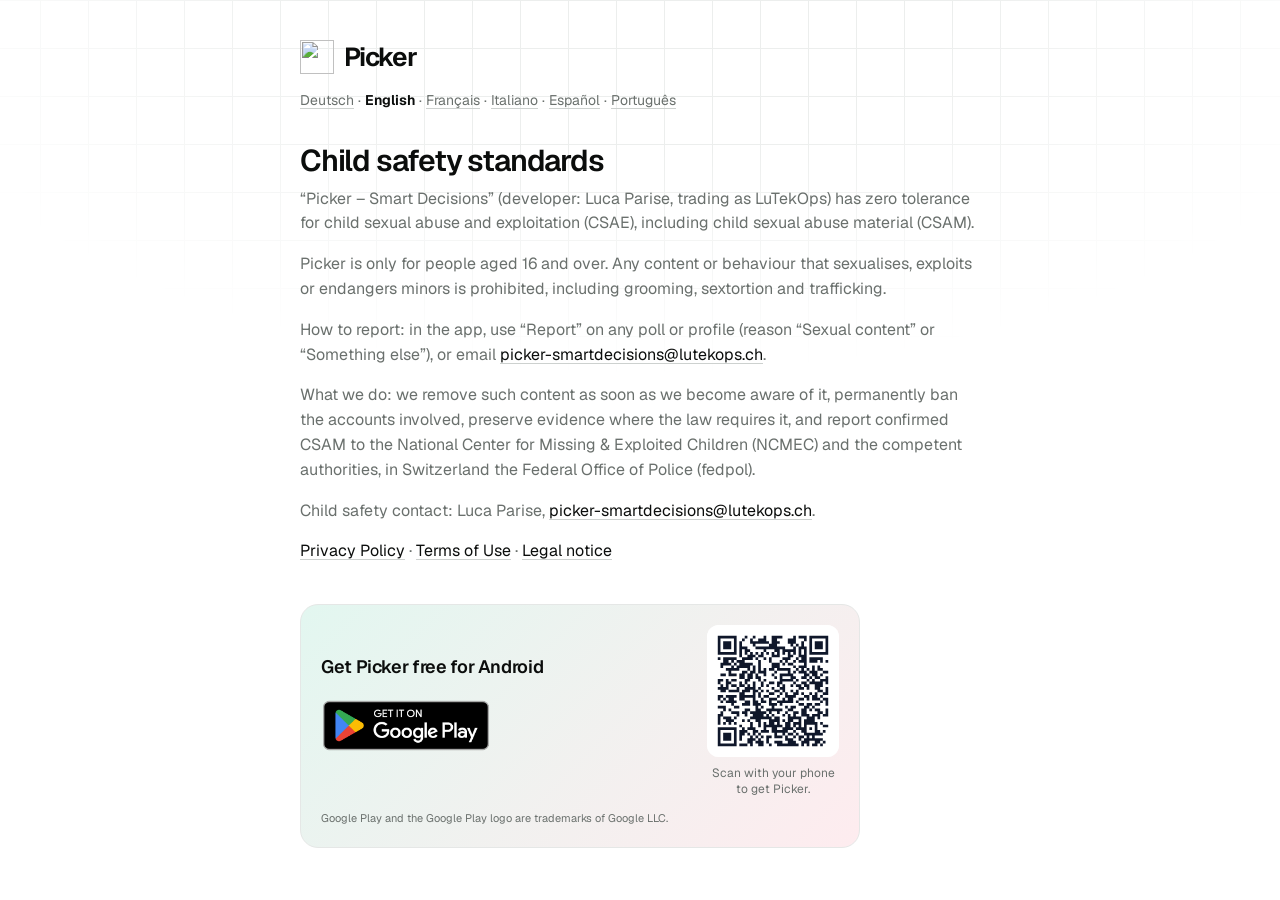
==== commit 3697e6bd: "Circuit look: new landing page, light by default, dark with the system Copied from LuTekOps/Picker-2" ====
--- a/child-safety/index.html
+++ b/child-safety/index.html
@@ -7,7 +7,8 @@
   <meta name="referrer" content="no-referrer">
   <meta name="robots" content="noindex, nofollow">
   <meta http-equiv="Content-Security-Policy" content="default-src 'none'; script-src 'self'; style-src 'self'; font-src 'self'; img-src 'self'; base-uri 'none'">
-  <meta name="theme-color" content="#000000">
+  <meta name="theme-color" content="#ffffff" media="(prefers-color-scheme: light)">
+  <meta name="theme-color" content="#000000" media="(prefers-color-scheme: dark)">
   <title>Picker · Kinderschutz / Child safety</title>
   <link rel="icon" href="../favicon.svg" type="image/svg+xml">
   <link rel="stylesheet" href="../assets/picker.css">
--- a/assets/picker.css
+++ b/assets/picker.css
@@ -1,9 +1,17 @@
-/* Picker web pages ("Clear Pick"): same tokens as the app theme (ui/theme/Color.kt). The chrome is black and
-   white (true black, pure white, hairlines); Mint and Coral appear only where they carry data (option A and B).
-   Actions are ink: black on light, white on dark. Dark is the default. */
+/* Picker web pages ("Clear Pick", web look "Circuit"): same tokens as the app theme (ui/theme/Color.kt). The chrome
+   is black and white (pure white, true black, hairlines) on a faint circuit grid; Mint and Coral carry data (option
+   A and B) and the logo's traces. Actions are ink: black on light, white on dark. Light is the default, dark follows
+   the system setting. */
 @font-face {
   font-family: "Geist";
   src: url("fonts/geist.ttf") format("truetype");
+  font-weight: 100 900;
+  font-display: swap;
+}
+/* Geist Mono (same OFL license as Geist, fonts/OFL-Geist.txt), latin subset: labels, numbers, the ticker. */
+@font-face {
+  font-family: "Geist Mono";
+  src: url("fonts/geist-mono-latin.woff2") format("woff2");
   font-weight: 100 900;
   font-display: swap;
 }
@@ -36,47 +44,53 @@
   --red-600: #dc2626;
   --red-900: #7f1d1d;
 
-  /* Roles (dark scheme) */
-  --bg: var(--black);
-  --surface: var(--moss-900);
-  --surface-high: var(--moss-850);
-  --text: var(--snow);
-  --text-muted: var(--fog);
-  --outline: var(--moss-800);
-  --outline-strong: var(--moss-700);
-  --action: var(--snow);            /* vote, sign up, save */
-  --on-action: var(--black);
-  --option-a: var(--mint-400);
-  --option-b: var(--coral-400);
-  --on-option: var(--slate-900);    /* "ink on neon" */
-  --accent: var(--mint-400);        /* accent text (taglines, live) */
+  /* Roles (light scheme, the default) */
+  --bg: var(--white);
+  --surface: var(--mist-50);
+  --surface-high: var(--mist-100);
+  --text: var(--ink-900);
+  --text-muted: var(--graphite);
+  --outline: var(--mist-200);
+  --outline-strong: var(--mist-300);
+  --action: var(--ink-900);
+  --on-action: var(--white);
+  --option-a: var(--mint-500);
+  --option-b: var(--coral-500);
+  --accent: var(--mint-700);
+  --error: var(--red-600);
+  --error-container: var(--red-100);
+  --on-error-container: var(--red-900);
+  --focus: var(--ink-900);
+  --on-option: var(--slate-900);
   --ink: var(--slate-900);
-  --error: var(--red-400);
-  --error-container: var(--red-900);
-  --on-error-container: var(--red-100);
-  --focus: var(--snow);
-  color-scheme: dark;
-}
-
-@media (prefers-color-scheme: light) {
+  --accent-b: var(--coral-700);     /* coral text (chips, ticker) */
+  --grid: #eceeed;                  /* Circuit grid behind the top of every page */
+  --glow: rgba(15, 23, 42, .12);    /* shadow under the phone frames */
+  color-scheme: light;
+}
+
+@media (prefers-color-scheme: dark) {
   :root {
-    --bg: var(--white);
-    --surface: var(--mist-50);
-    --surface-high: var(--mist-100);
-    --text: var(--ink-900);
-    --text-muted: var(--graphite);
-    --outline: var(--mist-200);
-    --outline-strong: var(--mist-300);
-    --action: var(--ink-900);
-    --on-action: var(--white);
-    --option-a: var(--mint-500);
-    --option-b: var(--coral-500);
-    --accent: var(--mint-700);
-    --error: var(--red-600);
-    --error-container: var(--red-100);
-    --on-error-container: var(--red-900);
-    --focus: var(--ink-900);
-    color-scheme: light;
+    --bg: var(--black);
+    --surface: var(--moss-900);
+    --surface-high: var(--moss-850);
+    --text: var(--snow);
+    --text-muted: var(--fog);
+    --outline: var(--moss-800);
+    --outline-strong: var(--moss-700);
+    --action: var(--snow);
+    --on-action: var(--black);
+    --option-a: var(--mint-400);
+    --option-b: var(--coral-400);
+    --accent: var(--mint-400);
+    --error: var(--red-400);
+    --error-container: var(--red-900);
+    --on-error-container: var(--red-100);
+    --focus: var(--snow);
+    --accent-b: var(--coral-400);
+    --grid: #151816;
+    --glow: rgba(16, 185, 129, .18);
+    color-scheme: dark;
   }
 }
 
@@ -92,6 +106,21 @@
   font: 16px/1.55 "Geist", system-ui, -apple-system, "Segoe UI", Roboto, sans-serif;
   -webkit-text-size-adjust: 100%;
   -webkit-font-smoothing: antialiased;
+  position: relative;
+}
+/* The Circuit grid: 48px hairline squares, fading out below the top of the page. */
+body::before {
+  content: "";
+  position: absolute;
+  inset: 0 0 auto;
+  height: 720px;
+  z-index: -1;
+  pointer-events: none;
+  background-image: linear-gradient(var(--grid) 1px, transparent 1px), linear-gradient(90deg, var(--grid) 1px, transparent 1px);
+  background-size: 48px 48px;
+  background-position: center top;
+  -webkit-mask-image: radial-gradient(ellipse 80% 70% at 50% 0%, #000 30%, transparent 75%);
+  mask-image: radial-gradient(ellipse 80% 70% at 50% 0%, #000 30%, transparent 75%);
 }
 
 a { color: var(--text); text-underline-offset: 3px; text-decoration-color: var(--outline-strong); }
@@ -293,7 +322,7 @@
 
 /* Get the app (every page): Google's official badge as is (its clear space is part of the image),
    plus a QR code only where a phone camera can reach it: a wide screen used with a mouse. */
-.get-app { margin-top: 40px; padding: 20px; background: var(--surface); border: 1px solid var(--outline); border-radius: 18px; }
+.get-app { margin-top: 40px; padding: 20px; background: linear-gradient(135deg, color-mix(in srgb, var(--option-a) 12%, var(--bg)), color-mix(in srgb, var(--option-b) 10%, var(--bg))); border: 1px solid var(--outline); border-radius: 18px; }
 .get-app-row { display: flex; align-items: center; justify-content: space-between; gap: 24px; }
 .get-app-title { font-weight: 600; font-size: 18px; letter-spacing: -0.02em; color: var(--text); margin: 0 0 8px; }
 .play-badge { display: inline-block; line-height: 0; border-radius: 10px; margin-left: -10px; }
@@ -310,18 +339,17 @@
 /* Landing page (index.html, 404.html) */
 .hero { text-align: left; }
 .tagline {
-  font-weight: 600;
-  font-size: 13px;
-  letter-spacing: .1em;
-  text-transform: uppercase;
-  color: var(--text-muted);
+  font: 400 13px/1.4 "Geist Mono", ui-monospace, Menlo, monospace;
+  color: var(--accent);
   margin: 0 0 10px;
   display: flex;
   align-items: center;
   gap: 8px;
 }
 /* The live dot: the one bit of color in the chrome, like the "live" pill in the app. */
-.tagline::before { content: ""; width: 7px; height: 7px; border-radius: 50%; background: var(--option-a); }
+.tagline::before { content: ""; width: 7px; height: 7px; border-radius: 50%; background: var(--option-a); box-shadow: 0 0 10px var(--option-a); animation: pulse 1.6s ease-in-out infinite; }
+@keyframes pulse { 50% { opacity: .35; } }
+@media (prefers-reduced-motion: reduce) { .tagline::before { animation: none; } }
 .motto { font-size: 18px; color: var(--text-muted); margin: 0 0 28px; }
 
 /* A/B example: option badges (never color alone) and a tug bar with tabular numbers. */
@@ -440,3 +468,147 @@
   .get-app-row { flex-direction: column; align-items: flex-start; gap: 0; }
 }
 @media (prefers-reduced-motion: no-preference) { html { scroll-behavior: smooth; } }
+
+/* App screens (index.html): phone frames in a strip as wide as the window (up to 920px), scroll-snapped on
+   small screens, centered when they all fit. The body is the size container, so 100cqw excludes the scrollbar. */
+body:has(.screens) { container-type: inline-size; }
+.screens { width: min(100cqw, 920px); margin: 4px 0 28px calc(50% - min(50cqw, 460px)); }
+.screens-label {
+  font-weight: 600; font-size: 13px; letter-spacing: .1em; text-transform: uppercase;
+  color: var(--text-muted); margin: 0 auto 12px; padding: 0 20px; max-width: 440px;
+}
+.screens-list {
+  list-style: none; margin: 0; padding: 4px 16px 12px;
+  display: flex; gap: 12px;
+  overflow-x: auto; overscroll-behavior-x: contain;
+  scroll-snap-type: x mandatory; scroll-padding-inline: 16px;
+  scrollbar-width: thin; scrollbar-color: var(--outline-strong) transparent;
+}
+.screens-list > li { flex: 0 0 clamp(156px, 50vw, 200px); scroll-snap-align: start; }
+.screens-list > li:first-child { margin-left: auto; }
+.screens-list > li:last-child { margin-right: auto; }
+.screens-list:focus-visible { outline: 2px solid var(--focus); outline-offset: -2px; border-radius: 8px; }
+.phone { margin: 0; }
+.phone-frame {
+  display: block; line-height: 0; padding: 5px;
+  background: var(--surface); border: 1px solid var(--outline-strong); border-radius: 28px;
+}
+.phone-frame img { width: 100%; height: auto; border-radius: 23px; vertical-align: top; }
+.phone figcaption { margin-top: 10px; font-size: 13px; line-height: 1.35; text-align: center; color: var(--text-muted); }
+
+/* Promo clip (index.html): one phone frame, centered, below the screens strip. */
+.clip { margin: 0 auto 28px; max-width: 440px; }
+.clip-phone { width: min(280px, 72vw); margin: 0 auto; }
+.phone-frame video { width: 100%; height: auto; border-radius: 23px; vertical-align: top; background: #0b1020; }
+
+/* ---------- Landing page (index.html), look "Circuit" ----------
+   Wide layout: nav, hero with the logo's traces drawn large (they draw themselves once on load), a ticker of
+   example polls, a bento grid of features with real app screens, the promo clip and the get-app block. */
+main.lp { max-width: 1120px; padding: 0 24px 48px; }
+.lp-nav { display: flex; align-items: center; justify-content: space-between; gap: 16px; min-height: 72px; }
+.lp-nav .brand { margin: 0; font-size: 24px; gap: 10px; }
+.lp-nav .brand .mark { width: 32px; height: 32px; }
+.lp-status { font: 400 12px "Geist Mono", ui-monospace, Menlo, monospace; color: var(--text-muted); display: flex; align-items: center; gap: 8px; }
+.lp-status::before { content: ""; width: 8px; height: 8px; border-radius: 50%; background: var(--option-a); box-shadow: 0 0 10px var(--option-a); animation: pulse 1.6s ease-in-out infinite; }
+
+.lp-hero { display: grid; grid-template-columns: 1.1fr 1fr; gap: 40px; align-items: center; padding: 48px 0 56px; }
+.lp-hero .tagline { margin-bottom: 18px; }
+.lp-hero h1 { font-size: clamp(44px, 6.6vw, 84px); line-height: .98; letter-spacing: -0.045em; margin: 0 0 22px; }
+.lp-hero h1 em {
+  font-style: normal;
+  background: linear-gradient(90deg, var(--option-a), var(--option-b));
+  -webkit-background-clip: text; background-clip: text; color: transparent;
+}
+.lp-hero .motto { max-width: 36ch; margin-bottom: 28px; }
+.lp-ctas { display: flex; flex-wrap: wrap; gap: 12px 20px; align-items: center; }
+.lp-ctas .play-badge { margin-left: -10px; }
+.lp-ghost {
+  font: 500 14px "Geist Mono", ui-monospace, Menlo, monospace; color: var(--text); text-decoration: none;
+  border: 1px solid var(--outline-strong); padding: 13px 16px; border-radius: 12px; background: var(--bg);
+}
+.lp-ghost:hover { background: var(--surface); }
+
+/* Hero art: the Circuit mark as line art. Colors come from the tokens, so it follows light and dark. */
+.lp-art { position: relative; display: grid; place-items: center; min-width: 0; }
+.lp-art svg { width: min(100%, 420px); height: auto; overflow: visible; }
+.lp-art .t { fill: none; stroke-width: 2.2; stroke-linecap: round; stroke-linejoin: round; stroke-dasharray: 120; stroke-dashoffset: 120; animation: draw 1.6s cubic-bezier(.6, 0, .2, 1) forwards; }
+.lp-art .ring { fill: none; stroke-width: 1.6; }
+.lp-art .a { stroke: var(--option-a); } .lp-art .b { stroke: var(--option-b); } .lp-art .ab { stroke: url(#lp-ab); }
+.lp-art .t2 { animation-delay: .25s; } .lp-art .t3 { animation-delay: .5s; } .lp-art .t4 { animation-delay: .75s; }
+.lp-art .junction { fill: var(--text); }
+.lp-art .stop-a { stop-color: var(--option-a); } .lp-art .stop-b { stop-color: var(--option-b); }
+@keyframes draw { to { stroke-dashoffset: 0; } }
+.lp-chip {
+  position: absolute; font: 500 13px "Geist Mono", ui-monospace, Menlo, monospace; padding: 8px 12px; border-radius: 10px;
+  background: var(--bg); border: 1px solid var(--outline); box-shadow: 0 8px 24px var(--glow); white-space: nowrap;
+}
+.lp-chip-a { left: 0; bottom: 16%; color: var(--accent); }
+.lp-chip-b { right: 0; top: 48%; color: var(--accent-b); }
+
+/* Ticker: example polls with their A/B split, full window width, loops (two copies, -50%). */
+.lp-ticker { margin: 0 calc(50% - 50vw); border-block: 1px solid var(--outline); overflow: hidden; padding: 14px 0; white-space: nowrap; background: var(--bg); }
+.lp-ticker-track { display: inline-flex; gap: 48px; padding-left: 48px; animation: tick 40s linear infinite; font: 400 14px "Geist Mono", ui-monospace, Menlo, monospace; color: var(--text-muted); }
+.lp-ticker-track b { color: var(--text); font-weight: 500; }
+.lp-ticker .ma { color: var(--accent); } .lp-ticker .mb { color: var(--accent-b); }
+@keyframes tick { to { transform: translateX(-50%); } }
+
+/* Bento grid: the Pick Tank tile spans two rows, the others peek a phone from the bottom edge. */
+.lp-bento { display: grid; grid-template-columns: 1.2fr 1fr 1fr; gap: 16px; padding: 56px 0 16px; }
+.lp-tile { background: var(--surface); border: 1px solid var(--outline); border-radius: 22px; padding: 24px; display: flex; flex-direction: column; gap: 10px; min-width: 0; overflow: hidden; }
+.lp-tile h2, .lp-tile h3 { margin: 0; font-weight: 600; font-size: 20px; letter-spacing: -0.02em; color: var(--text); }
+.lp-tile p { margin: 0; line-height: 1.5; font-size: 15px; }
+.lp-tall { grid-row: span 2; }
+.lp-label { font: 400 13px "Geist Mono", ui-monospace, Menlo, monospace; color: var(--text-muted); margin: 0 0 6px; display: flex; align-items: center; gap: 12px; }
+.lp-label::after { content: ""; flex: 1; height: 1px; background: linear-gradient(90deg, var(--option-a), var(--option-b) 60%, transparent); }
+.lp-tile .phone-frame { background: #000; border-color: #2a2e2c; box-shadow: 0 30px 80px var(--glow); }
+.lp-tall .phone { width: min(100%, 250px); margin: 16px auto 0; }
+.lp-peek { width: min(100%, 170px); margin: 14px auto -60px; }
+.lp-stat { font: 600 48px/1 "Geist", system-ui, sans-serif; letter-spacing: -0.04em; color: var(--text); }
+.lp-stat small { display: block; margin-top: 8px; font: 400 13px "Geist Mono", ui-monospace, Menlo, monospace; letter-spacing: 0; color: var(--text-muted); }
+
+/* Try-it poll (assets/landing.js): tap an option, it gets one more vote. Bars are the A/B fills. */
+.lp-poll { display: grid; gap: 8px; margin-top: 6px; }
+.lp-opt {
+  appearance: none; position: relative; overflow: hidden; display: flex; justify-content: space-between; gap: 12px;
+  border: 1px solid var(--outline-strong); border-radius: 12px; padding: 12px 14px; background: var(--bg);
+  font: 500 15px "Geist", system-ui, sans-serif; color: var(--text); cursor: pointer; text-align: left;
+}
+.lp-opt:hover { border-color: var(--text-muted); }
+.lp-opt:focus-visible { outline: 2px solid var(--focus); outline-offset: 2px; }
+.lp-opt > span { position: relative; }
+.lp-opt .fill { position: absolute; inset: 0 auto 0 0; opacity: .22; transition: width .6s cubic-bezier(.2, .8, .2, 1); }
+.lp-opt-a .fill { background: var(--option-a); width: 62%; } .lp-opt-b .fill { background: var(--option-b); width: 38%; }
+.lp-opt .pct { font-family: "Geist Mono", ui-monospace, Menlo, monospace; font-weight: 500; }
+.lp-opt[aria-pressed="true"] { border-color: var(--text); }
+.lp-votes { font: 400 12px "Geist Mono", ui-monospace, Menlo, monospace; color: var(--text-muted); margin: 2px 0 0; }
+
+/* Clip + get-app side by side on wide screens. */
+.lp-end { display: grid; grid-template-columns: 1fr auto; gap: 40px; align-items: center; padding-top: 40px; }
+.lp-end .get-app { margin-top: 0; padding: clamp(22px, 4vw, 40px); border-radius: 24px; }
+.lp-end .get-app-title { font-size: clamp(26px, 3.6vw, 40px); letter-spacing: -0.04em; margin-bottom: 16px; }
+.lp-end .clip { margin: 0; max-width: none; }
+.lp-end .clip .screens-label { padding: 0; text-align: center; font: 400 13px "Geist Mono", ui-monospace, Menlo, monospace; text-transform: none; letter-spacing: 0; }
+.lp-end .clip-phone { width: min(260px, 72vw); }
+.lp-end .clip .phone-frame { background: #000; border-color: #2a2e2c; box-shadow: 0 30px 80px var(--glow); }
+main.lp > .note { margin: 24px 0 0; }
+main.lp .footer { font-family: "Geist Mono", ui-monospace, Menlo, monospace; font-size: 12px; }
+
+@media (max-width: 900px) {
+  .lp-hero { grid-template-columns: 1fr; padding-top: 24px; }
+  .lp-art svg { width: min(80%, 340px); }
+  .lp-bento { grid-template-columns: 1fr 1fr; }
+  .lp-tall { grid-column: span 2; grid-row: auto; }
+  .lp-end { grid-template-columns: 1fr; }
+}
+@media (max-width: 560px) {
+  main.lp { padding: 0 16px 40px; }
+  .lp-status { display: none; }
+  .lp-bento { grid-template-columns: 1fr; }
+  .lp-tall { grid-column: auto; }
+  .lp-chip { font-size: 12px; }
+}
+@media (prefers-reduced-motion: reduce) {
+  .lp-art .t { animation: none; stroke-dashoffset: 0; }
+  .lp-ticker-track, .lp-status::before { animation: none; }
+  .lp-opt .fill { transition: none; }
+}
